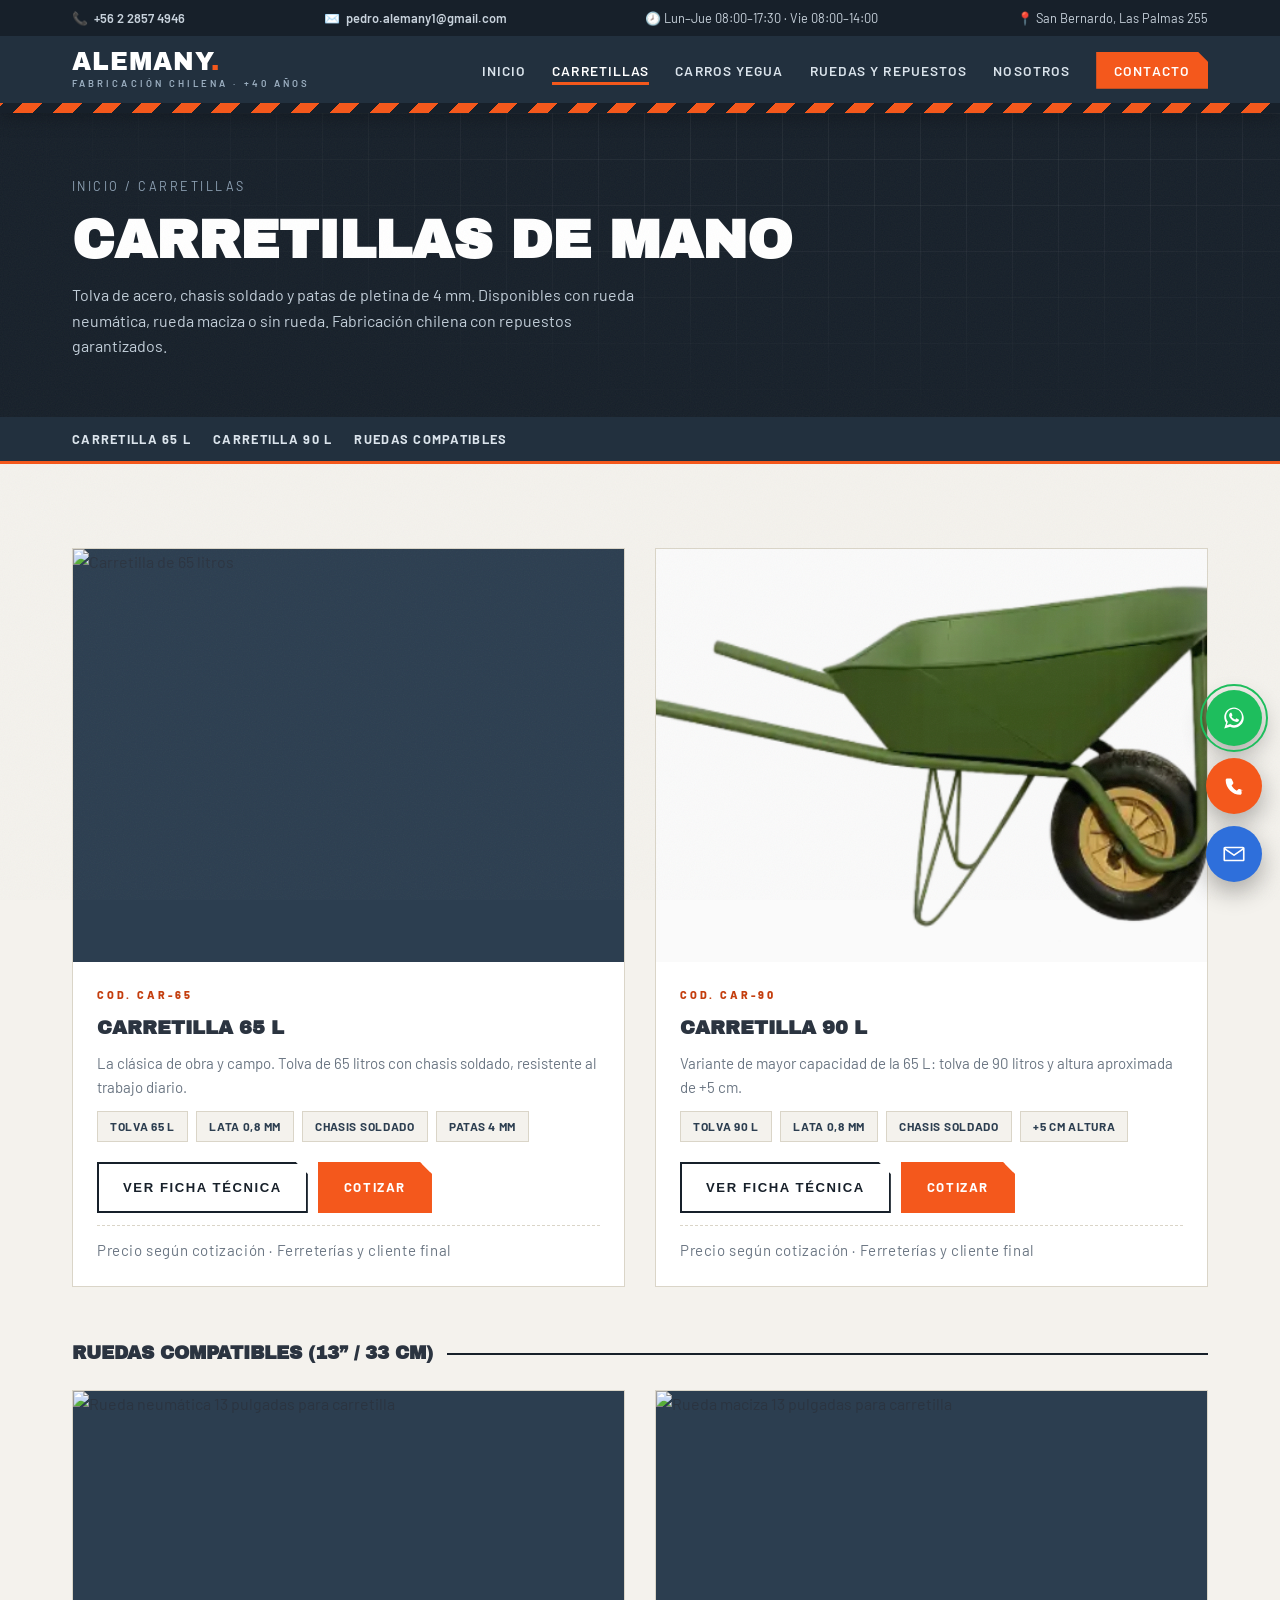
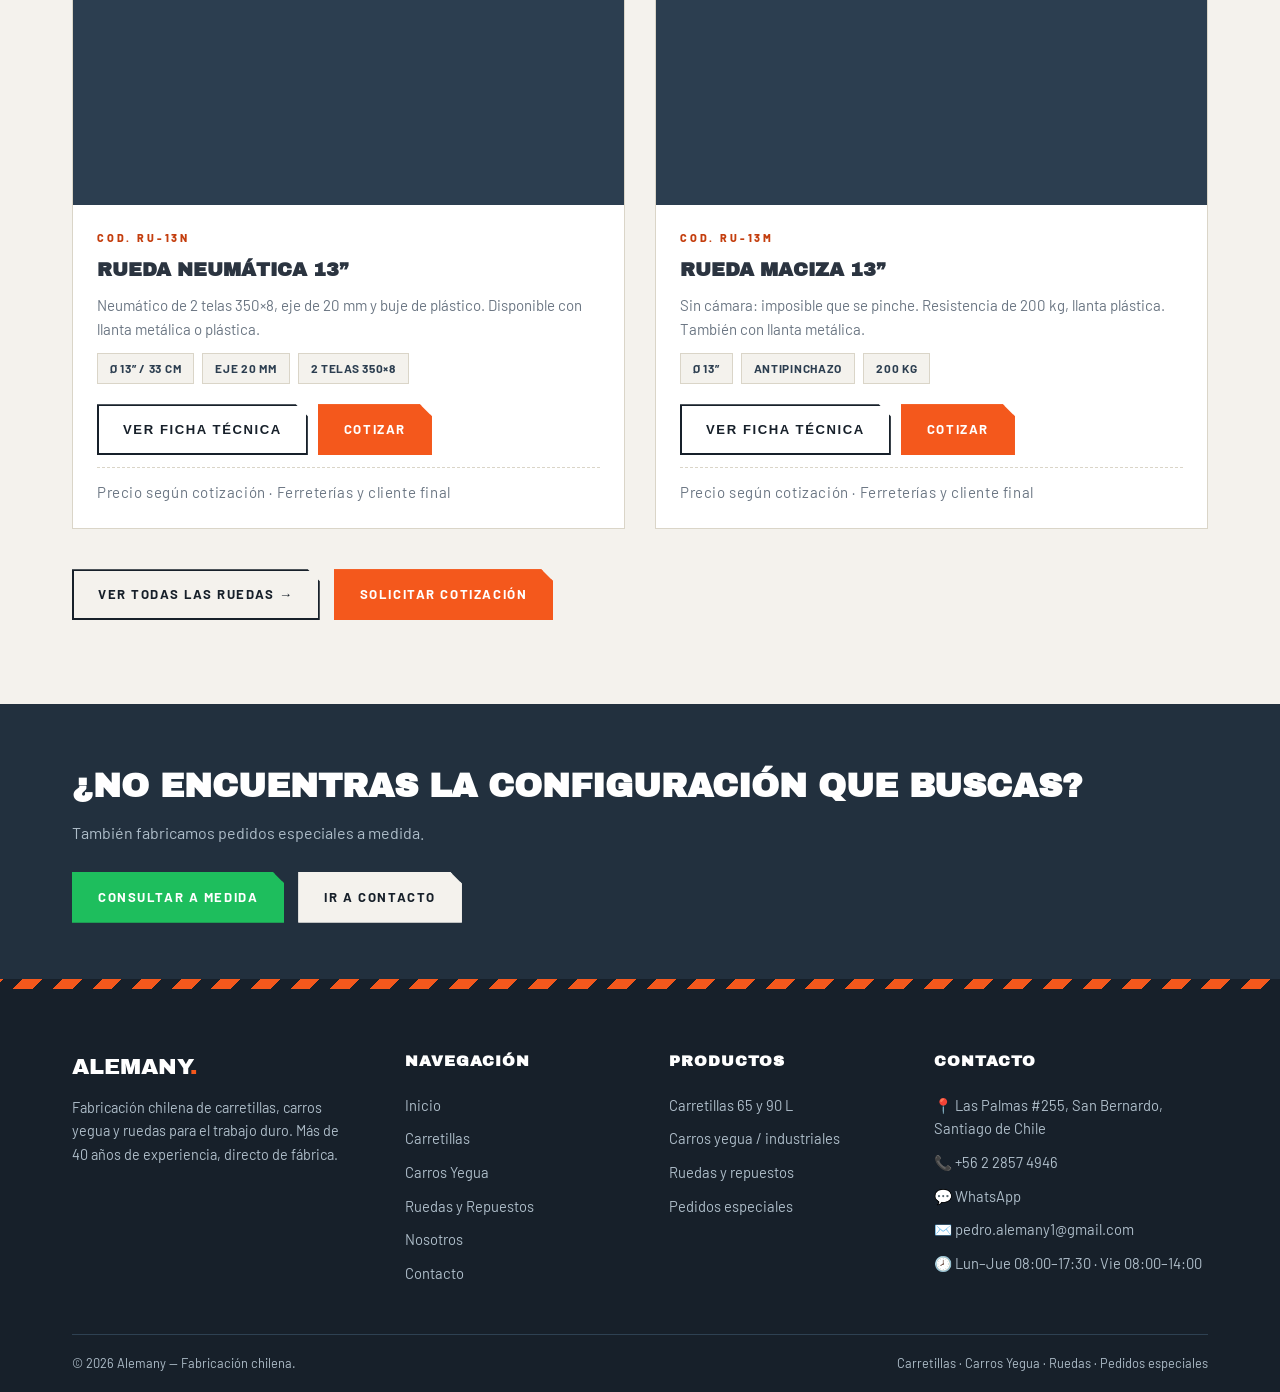
==== carretillas.html @ c708cec3 "actualizacion1-09_11" ====
<!-- carretillas.html — Categoría Carretillas -->
<!DOCTYPE html>
<html lang="es">
<head>
  <meta charset="UTF-8">
  <meta name="viewport" content="width=device-width, initial-scale=1.0">
  <title>Carretillas de Mano 65 y 90 Litros | Alemany</title>
  <meta name="description" content="Carretillas de mano de 65 y 90 litros fabricadas en Chile. Tolva de acero 0,8 mm, chasis soldado, rueda neumática o maciza. Cotiza directo de fábrica.">
  <link rel="icon" href="data:image/svg+xml,%3Csvg xmlns='http://www.w3.org/2000/svg' viewBox='0 0 32 32'%3E%3Crect width='32' height='32' fill='%23F4581C'/%3E%3Ctext x='16' y='23' font-family='Arial Black' font-size='19' fill='%2317202A' text-anchor='middle'%3EA%3C/text%3E%3C/svg%3E">
  <link rel="stylesheet" href="css/estilos.css">
  <link rel="stylesheet" href="css/catalogo-integracion.css">
</head>
<body data-catalogo-page="carretillas">

<header data-componente="header"></header>

<div class="pagina-cab">
  <div class="contenedor">
    <div class="miga"><a href="index.html">Inicio</a> / Carretillas</div>
    <h1>Carretillas de mano</h1>
    <p>Tolva de acero, chasis soldado y patas de pletina de 4 mm. Disponibles con rueda neumática, rueda maciza o sin rueda. Fabricación chilena con repuestos garantizados.</p>
  </div>
</div>
<div class="subnav"><div class="contenedor">
  <a href="#car-65">Carretilla 65 L</a><a href="#car-90">Carretilla 90 L</a><a href="#relacionados">Ruedas compatibles</a>
</div></div>

<section>
  <div class="contenedor">
    <div class="productos-grid" data-catalogo-grupo="principal">

      <article class="producto reveal" id="car-65">
        <div class="producto-img"><img src="img/carretilla-65l.jpg" alt="Carretilla de 65 litros" onerror="this.onerror=null;this.src='https://via.placeholder.com/640x480/2C3E50/F4F2ED?text=Carretilla+65+L'"></div>
        <div class="producto-info">
          <span class="producto-codigo">COD. CAR-65</span>
          <h3>Carretilla 65 L</h3>
          <p>La clásica de obra y campo. Tolva de 65 litros con chasis soldado, resistente al trabajo diario.</p>
          <ul class="chips"><li>Tolva 65 L</li><li>Lata 0,8 mm</li><li>Chasis soldado</li><li>Patas 4 mm</li></ul>
          <div class="producto-acciones">
            <button class="btn btn-linea" data-ficha="f-car65" data-nombre="Carretilla 65 L">Ver ficha técnica</button>
            <a class="btn btn-accent" target="_blank" rel="noopener" href="https://wa.me/56228574946?text=Hola%2C%20quiero%20cotizar%3A%20Carretilla%2065%20L.">Cotizar</a>
          </div>
          <p class="precio-nota">Precio según cotización · Ferreterías y cliente final</p>
        </div>
      </article>

      <article class="producto reveal ret-1" id="car-90">
        <div class="producto-img"><img src="img/carretilla-90l.png" alt="Carretilla de 90 litros" onerror="this.onerror=null;this.src='https://via.placeholder.com/640x480/2C3E50/F4F2ED?text=Carretilla+90+L'"></div>
        <div class="producto-info">
          <span class="producto-codigo">COD. CAR-90</span>
          <h3>Carretilla 90 L</h3>
          <p>Variante de mayor capacidad de la 65 L: tolva de 90 litros y altura aproximada de +5 cm.</p>
          <ul class="chips"><li>Tolva 90 L</li><li>Lata 0,8 mm</li><li>Chasis soldado</li><li>+5 cm altura</li></ul>
          <div class="producto-acciones">
            <button class="btn btn-linea" data-ficha="f-car90" data-nombre="Carretilla 90 L">Ver ficha técnica</button>
            <a class="btn btn-accent" target="_blank" rel="noopener" href="https://wa.me/56228574946?text=Hola%2C%20quiero%20cotizar%3A%20Carretilla%2090%20L.">Cotizar</a>
          </div>
          <p class="precio-nota">Precio según cotización · Ferreterías y cliente final</p>
        </div>
      </article>

    </div>

    <h2 class="subtitulo-cat reveal" id="relacionados">Ruedas compatibles (13” / 33 cm)</h2>
    <div class="productos-grid" data-catalogo-grupo="relacionados">

      <article class="producto reveal">
        <div class="producto-img"><img src="img/rueda-13-neumatica.jpg" alt="Rueda neumática 13 pulgadas para carretilla" onerror="this.onerror=null;this.src='https://via.placeholder.com/640x480/2C3E50/F4F2ED?text=Rueda+Neumatica+13'"></div>
        <div class="producto-info">
          <span class="producto-codigo">COD. RU-13N</span>
          <h3>Rueda neumática 13”</h3>
          <p>Neumático de 2 telas 350×8, eje de 20 mm y buje de plástico. Disponible con llanta metálica o plástica.</p>
          <ul class="chips"><li>Ø 13” / 33 cm</li><li>Eje 20 mm</li><li>2 telas 350×8</li></ul>
          <div class="producto-acciones">
            <button class="btn btn-linea" data-ficha="f-ru13n" data-nombre="Rueda neumática 13 pulgadas">Ver ficha técnica</button>
            <a class="btn btn-accent" target="_blank" rel="noopener" href="https://wa.me/56228574946?text=Hola%2C%20quiero%20cotizar%3A%20Rueda%20neum%C3%A1tica%2013%22.">Cotizar</a>
          </div>
          <p class="precio-nota">Precio según cotización · Ferreterías y cliente final</p>
        </div>
      </article>

      <article class="producto reveal ret-1">
        <div class="producto-img"><img src="img/rueda-13-maciza.jpg" alt="Rueda maciza 13 pulgadas para carretilla" onerror="this.onerror=null;this.src='https://via.placeholder.com/640x480/2C3E50/F4F2ED?text=Rueda+Maciza+13'"></div>
        <div class="producto-info">
          <span class="producto-codigo">COD. RU-13M</span>
          <h3>Rueda maciza 13”</h3>
          <p>Sin cámara: imposible que se pinche. Resistencia de 200 kg, llanta plástica. También con llanta metálica.</p>
          <ul class="chips"><li>Ø 13”</li><li>Antipinchazo</li><li>200 kg</li></ul>
          <div class="producto-acciones">
            <button class="btn btn-linea" data-ficha="f-ru13m" data-nombre="Rueda maciza 13 pulgadas">Ver ficha técnica</button>
            <a class="btn btn-accent" target="_blank" rel="noopener" href="https://wa.me/56228574946?text=Hola%2C%20quiero%20cotizar%3A%20Rueda%20maciza%2013%22.">Cotizar</a>
          </div>
          <p class="precio-nota">Precio según cotización · Ferreterías y cliente final</p>
        </div>
      </article>

    </div>

    <div style="margin-top:40px;display:flex;gap:14px;flex-wrap:wrap" class="reveal">
      <a class="btn btn-linea" href="ruedas-y-repuestos.html">Ver todas las ruedas →</a>
      <a class="btn btn-accent" href="contacto.html">Solicitar cotización</a>
    </div>
  </div>
</section>

<!-- Fichas técnicas -->
<template id="f-car65">
  <span class="producto-codigo">COD. CAR-65</span>
  <h3>Carretilla 65 L</h3>
  <p>Carretilla de mano para construcción, agricultura y uso general. Estructura soldada de alta durabilidad.</p>
  <table class="tabla-spec">
    <tr><th>Tolva · volumen</th><td>65 litros</td></tr>
    <tr><th>Tolva · espesor lata</th><td>0,8 mm</td></tr>
    <tr><th>Mango</th><td>Tubo 1 ¼" × 1,5 mm</td></tr>
    <tr><th>Patas</th><td>Pletina de 4 mm de espesor</td></tr>
    <tr><th>Chasis</th><td>Soldado</td></tr>
  </table>
  <h5>Variantes disponibles</h5>
  <ul class="variantes"><li>Con rueda neumática</li><li>Con rueda maciza</li><li>Sin rueda</li></ul>
</template>
<template id="f-car90">
  <span class="producto-codigo">COD. CAR-90</span>
  <h3>Carretilla 90 L</h3>
  <p>Variante de la carretilla de 65 L con tolva de mayor capacidad, ideal para más volumen por viaje.</p>
  <table class="tabla-spec">
    <tr><th>Tolva · volumen</th><td>90 litros</td></tr>
    <tr><th>Altura</th><td>+5 cm aprox. respecto a la 65 L</td></tr>
    <tr><th>Tolva · espesor lata</th><td>0,8 mm</td></tr>
    <tr><th>Mango</th><td>Tubo 1 ¼" × 1,5 mm</td></tr>
    <tr><th>Patas</th><td>Pletina de 4 mm de espesor</td></tr>
    <tr><th>Chasis</th><td>Soldado</td></tr>
  </table>
  <h5>Variantes disponibles</h5>
  <ul class="variantes"><li>Con rueda neumática</li><li>Con rueda maciza</li><li>Sin rueda</li></ul>
</template>
<template id="f-ru13n">
  <span class="producto-codigo">COD. RU-13N</span>
  <h3>Rueda neumática 13”</h3>
  <p>Rueda con cámara para carretillas. Buena absorción de impactos en superficies irregulares.</p>
  <table class="tabla-spec">
    <tr><th>Diámetro</th><td>13" / 33 cm</td></tr>
    <tr><th>Eje · diámetro externo</th><td>20 mm</td></tr>
    <tr><th>Buje</th><td>Plástico</td></tr>
    <tr><th>Llanta metálica</th><td>1,2 mm de espesor</td></tr>
    <tr><th>Neumático</th><td>2 telas, medida 350 × 8</td></tr>
  </table>
  <h5>Variantes disponibles</h5>
  <ul class="variantes"><li>Con llanta metálica</li><li>Con llanta plástica</li></ul>
</template>
<template id="f-ru13m">
  <span class="producto-codigo">COD. RU-13M</span>
  <h3>Rueda maciza 13”</h3>
  <p>Rueda sin cámara especial para trabajo pesado: no se pincha. Ideal para obras y terrenos con escombros.</p>
  <table class="tabla-spec">
    <tr><th>Tipo</th><td>Maciza, sin cámara</td></tr>
    <tr><th>Diámetro rueda completa</th><td>13"</td></tr>
    <tr><th>Resistencia</th><td>200 kg</td></tr>
    <tr><th>Llanta estándar</th><td>Plástica</td></tr>
  </table>
  <h5>Variantes disponibles</h5>
  <ul class="variantes"><li>Con llanta metálica</li><li>Con llanta plástica</li></ul>
</template>

<section class="banda">
  <div class="contenedor">
    <div><h2>¿No encuentras la configuración que buscas?</h2><p>También fabricamos pedidos especiales a medida.</p></div>
    <div class="banda-botones">
      <a class="btn btn-wa" target="_blank" rel="noopener" href="https://wa.me/56228574946?text=Hola%2C%20quiero%20consultar%20por%20una%20carretilla%20a%20medida.">Consultar a medida</a>
      <a class="btn btn-claro" href="contacto.html">Ir a contacto</a>
    </div>
  </div>
</section>

<!-- Modal ficha -->
<div class="modal" id="modal-ficha" aria-hidden="true">
  <div class="modal-caja">
    <button class="modal-cerrar" aria-label="Cerrar">✕</button>
    <div class="modal-contenido"></div>
    <div class="modal-acciones"><a class="btn btn-wa" id="modal-wa" target="_blank" rel="noopener">Cotizar este producto por WhatsApp</a></div>
  </div>
</div>

<footer data-componente="footer"></footer>
<script src="js/componentes.js"></script>
<script src="js/funciones.js"></script>
<script src="js/catalogo-config.js"></script>
<script src="js/catalogo.js"></script>
</body>
</html>
---- css/estilos.css ----
/* css/estilos.css — ALEMANY */
@import url('https://fonts.googleapis.com/css2?family=Archivo+Black&family=Barlow:wght@400;500;600;700;800&display=swap');

:root{
  --carbon:#17202A;      /* acero oscuro */
  --acero:#22303E;
  --acero-2:#2C3E50;
  --naranja:#F4581C;     /* seguridad */
  --naranja-osc:#C43E0E;
  --papel:#F4F2ED;
  --linea:#DAD5C8;
  --texto:#2B3440;
  --gris:#6B7683;
  --verde-wa:#1EBE5D;
  --azul-mail:#2E6FDB;
  --display:'Archivo Black',sans-serif;
  --cuerpo:'Barlow',sans-serif;
}

*{margin:0;padding:0;box-sizing:border-box}
html{scroll-behavior:smooth}
body{font-family:var(--cuerpo);background:var(--papel);color:var(--texto);line-height:1.6;overflow-x:hidden}
img{max-width:100%;display:block}
a{color:inherit;text-decoration:none}
ul{list-style:none}
::selection{background:var(--naranja);color:#fff}

.contenedor{max-width:1180px;margin:0 auto;padding:0 22px}
.mostrar{opacity:1;transform:none}

/* ===== textura ruido + franjas seguridad ===== */
.ruido{position:fixed;inset:0;pointer-events:none;z-index:3;opacity:.05;
  background-image:url("data:image/svg+xml,%3Csvg xmlns='http://www.w3.org/2000/svg' width='140' height='140'%3E%3Cfilter id='n'%3E%3CfeTurbulence type='fractalNoise' baseFrequency='.85' numOctaves='2'/%3E%3C/filter%3E%3Crect width='140' height='140' filter='url(%23n)' opacity='.9'/%3E%3C/svg%3E")}
.franjas{height:10px;background:repeating-linear-gradient(-45deg,var(--carbon) 0 14px,var(--naranja) 14px 28px)}

/* ===== botones ===== */
.btn{display:inline-flex;align-items:center;gap:8px;padding:13px 24px;font-weight:700;font-size:.82rem;
  letter-spacing:.12em;text-transform:uppercase;border:2px solid var(--carbon);cursor:pointer;
  transition:transform .25s,box-shadow .25s,background .25s,color .25s;clip-path:polygon(0 0,calc(100% - 12px) 0,100% 12px,100% 100%,0 100%)}
.btn:hover{transform:translateY(-3px)}
.btn-accent{background:var(--naranja);border-color:var(--naranja);color:#fff}
.btn-accent:hover{background:var(--naranja-osc);border-color:var(--naranja-osc);box-shadow:0 10px 22px rgba(244,88,28,.35)}
.btn-linea{background:transparent;color:var(--carbon)}
.btn-linea:hover{background:var(--carbon);color:var(--papel)}
.btn-wa{background:var(--verde-wa);border-color:var(--verde-wa);color:#fff}
.btn-wa:hover{filter:brightness(.92);box-shadow:0 10px 22px rgba(30,190,93,.35)}
.btn-claro{background:var(--papel);border-color:var(--papel);color:var(--carbon)}
.btn-claro:hover{background:var(--naranja);border-color:var(--naranja);color:#fff}

/* ===== barra superior ===== */
.topbar{background:var(--carbon);color:#c8d2dc;font-size:.8rem}
.topbar .contenedor{display:flex;justify-content:space-between;gap:16px;padding-top:8px;padding-bottom:8px;flex-wrap:wrap}
.topbar a{font-weight:600}
.topbar a:hover{color:var(--naranja)}
.topbar .dato{display:inline-flex;align-items:center;gap:6px}

/* ===== header / nav ===== */
header{position:sticky;top:0;z-index:50;background:var(--acero);box-shadow:0 4px 18px rgba(0,0,0,.25)}
.nav-wrap{display:flex;align-items:center;justify-content:space-between;padding:14px 22px;max-width:1180px;margin:0 auto}
.logo{font-family:var(--display);font-size:1.55rem;color:#fff;letter-spacing:.04em;line-height:1}
.logo em{font-style:normal;color:var(--naranja)}
.logo small{display:block;font-family:var(--cuerpo);font-size:.6rem;font-weight:600;letter-spacing:.32em;color:#9db0c2;margin-top:4px;text-transform:uppercase}
nav ul{display:flex;align-items:center;gap:26px}
nav a{color:#dbe4ec;font-weight:600;font-size:.86rem;letter-spacing:.08em;text-transform:uppercase;position:relative;padding:6px 0}
nav a::after{content:"";position:absolute;left:0;bottom:0;height:3px;width:0;background:var(--naranja);transition:width .3s}
nav a:hover::after,nav a.activo::after{width:100%}
nav a.activo{color:#fff}
.btn-nav{background:var(--naranja);color:#fff!important;padding:10px 18px;clip-path:polygon(0 0,calc(100% - 10px) 0,100% 10px,100% 100%,0 100%)}
.btn-nav::after{display:none}
.btn-nav:hover{background:var(--naranja-osc)}
.hamb{display:none;background:none;border:0;cursor:pointer;flex-direction:column;gap:5px;padding:6px}
.hamb span{width:26px;height:3px;background:#fff;transition:.3s}

/* ===== portada / hero ===== */
.hero{background:var(--carbon);color:#fff;position:relative;overflow:hidden}
.hero::before{content:"";position:absolute;inset:0;
  background-image:linear-gradient(rgba(255,255,255,.045) 1px,transparent 1px),linear-gradient(90deg,rgba(255,255,255,.045) 1px,transparent 1px);
  background-size:46px 46px;mask-image:radial-gradient(ellipse at 30% 20%,#000 30%,transparent 75%)}
.hero .contenedor{position:relative;display:grid;grid-template-columns:1.15fr .85fr;gap:52px;align-items:center;padding-top:72px;padding-bottom:84px}
.ceja{display:inline-flex;align-items:center;gap:10px;font-size:.78rem;font-weight:700;letter-spacing:.28em;text-transform:uppercase;color:var(--naranja)}
.ceja::before{content:"";width:34px;height:3px;background:var(--naranja)}
.hero h1{font-family:var(--display);font-size:clamp(2.3rem,5.4vw,4.3rem);line-height:1.04;text-transform:uppercase;margin:18px 0 20px}
.hero h1 .acento{color:var(--naranja)}
.mascara{display:block;overflow:hidden}
.mascara>span{display:block;transform:translateY(112%);animation:subir .9s cubic-bezier(.2,.7,.2,1) forwards}
.mascara:nth-child(2)>span{animation-delay:.12s}
.mascara:nth-child(3)>span{animation-delay:.24s}
@keyframes subir{to{transform:translateY(0)}}
.hero p.bajada{max-width:52ch;color:#c3cfda;font-size:1.06rem}
.hero-botones{display:flex;gap:14px;flex-wrap:wrap;margin-top:30px}
.cifras{display:flex;gap:38px;margin-top:44px;flex-wrap:wrap}
.cifra b{font-family:var(--display);font-size:2rem;color:var(--naranja);display:block;line-height:1}
.cifra span{font-size:.78rem;letter-spacing:.14em;text-transform:uppercase;color:#9db0c2}

/* placa técnica del hero */
.placa{background:var(--acero);border:1px solid #3c5064;position:relative;padding:26px;box-shadow:0 30px 60px rgba(0,0,0,.4)}
.placa::before{content:"";position:absolute;inset:8px;border:1px dashed #46607a;pointer-events:none}
.placa img{filter:saturate(.9);margin-bottom:18px}
.placa h3{font-family:var(--display);font-size:1rem;letter-spacing:.06em;text-transform:uppercase;color:#fff;margin-bottom:12px}
.placa dl{display:grid;grid-template-columns:auto 1fr;gap:6px 16px;font-size:.85rem}
.placa dt{color:#8fa3b6;text-transform:uppercase;letter-spacing:.1em;font-size:.7rem;font-weight:700;padding-top:2px}
.placa dd{color:#e8eef4;font-weight:600}
.sello{position:absolute;top:-16px;right:-14px;background:var(--naranja);color:#fff;font-weight:800;font-size:.68rem;letter-spacing:.16em;text-transform:uppercase;padding:9px 14px;transform:rotate(4deg);box-shadow:0 8px 18px rgba(0,0,0,.35)}

/* ===== cinta transportadora (marquee) ===== */
.cinta{background:var(--carbon);border-top:1px solid #2e4152;border-bottom:1px solid #2e4152;overflow:hidden;position:relative}
.cinta-pista{display:flex;width:max-content;animation:cinta 26s linear infinite}
.cinta-pista span{font-family:var(--display);color:#fff;font-size:.95rem;letter-spacing:.12em;text-transform:uppercase;padding:14px 0;white-space:nowrap}
.cinta-pista i{color:var(--naranja);font-style:normal;padding:14px 26px}
@keyframes cinta{to{transform:translateX(-50%)}}

/* ===== secciones ===== */
section{padding:84px 0}
.sec-titulo{margin-bottom:44px}
.sec-titulo .ceja{color:var(--naranja-osc)}
.sec-titulo h2{font-family:var(--display);font-size:clamp(1.7rem,3.4vw,2.6rem);text-transform:uppercase;line-height:1.1;margin-top:12px}
.sec-titulo p{color:var(--gris);max-width:60ch;margin-top:10px}

/* categorías (índice de taller) */
.cat-lista{border-top:2px solid var(--carbon)}
.cat-item{display:grid;grid-template-columns:90px 1fr 220px 60px;gap:24px;align-items:center;padding:26px 10px;border-bottom:2px solid var(--carbon);transition:background .3s,padding .3s;position:relative}
.cat-item:hover{background:#ece8de;padding-left:22px}
.cat-num{font-family:var(--display);font-size:2rem;color:transparent;-webkit-text-stroke:1.5px var(--acero-2)}
.cat-item h3{font-family:var(--display);font-size:1.35rem;text-transform:uppercase}
.cat-item p{color:var(--gris);font-size:.94rem;margin-top:4px}
.cat-item img{height:110px;width:100%;object-fit:cover;filter:grayscale(.25);transition:filter .3s,transform .3s}
.cat-item:hover img{filter:none;transform:scale(1.03)}
.cat-flecha{font-family:var(--display);font-size:1.6rem;color:var(--naranja);transition:transform .3s;text-align:right}
.cat-item:hover .cat-flecha{transform:translateX(8px)}

/* ventajas */
.sec-oscura{background:var(--carbon);color:#fff;position:relative}
.sec-oscura .sec-titulo h2{color:#fff}
.sec-oscura .sec-titulo p{color:#9db0c2}
.sec-oscura .ceja{color:var(--naranja)}
.ventajas{display:grid;grid-template-columns:repeat(3,1fr);border:1px solid #34485c}
.ventaja{padding:30px 26px;border-right:1px solid #34485c;border-bottom:1px solid #34485c;position:relative;transition:background .3s}
.ventaja:nth-child(3n){border-right:0}
.ventaja:nth-last-child(-n+3){border-bottom:0}
.ventaja:hover{background:var(--acero)}
.ventaja::before{content:"";position:absolute;top:0;left:0;height:3px;width:0;background:var(--naranja);transition:width .4s}
.ventaja:hover::before{width:100%}
.ventaja b{font-family:var(--display);font-size:1.5rem;color:var(--naranja);display:block;margin-bottom:8px}
.ventaja h3{font-size:1rem;text-transform:uppercase;letter-spacing:.06em;margin-bottom:8px}
.ventaja p{color:#aebdc9;font-size:.92rem}

/* usos */
.usos{display:flex;flex-wrap:wrap;gap:14px;justify-content:center}
.uso{border:1px solid #3c5064;padding:14px 26px;font-weight:700;letter-spacing:.14em;text-transform:uppercase;font-size:.8rem;color:#dbe4ec;display:flex;gap:10px;align-items:center;transition:.3s}
.uso svg{width:18px;height:18px;fill:var(--naranja)}
.uso:hover{background:var(--naranja);border-color:var(--naranja);color:#fff;transform:translateY(-4px)}
.uso:hover svg{fill:#fff}

/* pedidos especiales */
.especiales{display:grid;grid-template-columns:1.1fr .9fr;gap:48px;align-items:center}
.especiales h2{font-family:var(--display);font-size:clamp(1.6rem,3vw,2.4rem);text-transform:uppercase;line-height:1.12}
.especiales h2 em{font-style:normal;color:var(--naranja-osc)}
.especiales p{color:var(--gris);margin:14px 0 24px}
.plano{border:2px dashed var(--acero-2);padding:34px;position:relative;background:
  repeating-linear-gradient(0deg,transparent 0 34px,rgba(44,62,80,.07) 34px 35px),
  repeating-linear-gradient(90deg,transparent 0 34px,rgba(44,62,80,.07) 34px 35px)}
.plano::before,.plano::after{content:"";position:absolute;width:22px;height:22px;border:3px solid var(--naranja)}
.plano::before{top:-3px;left:-3px;border-right:0;border-bottom:0}
.plano::after{bottom:-3px;right:-3px;border-left:0;border-top:0}
.plano h3{font-family:var(--display);text-transform:uppercase;letter-spacing:.06em;margin-bottom:10px}
.plano ul li{padding:8px 0;border-bottom:1px solid var(--linea);font-size:.94rem;display:flex;gap:10px}
.plano ul li::before{content:"▸";color:var(--naranja);font-weight:800}

/* pasos */
.pasos{display:grid;grid-template-columns:repeat(3,1fr);gap:0;border:2px solid var(--carbon);counter-reset:paso}
.paso{padding:34px 28px;border-right:2px solid var(--carbon);counter-increment:paso;position:relative;transition:background .3s}
.paso:last-child{border-right:0}
.paso:hover{background:#ece8de}
.paso::before{content:"PASO 0" counter(paso);font-weight:800;font-size:.72rem;letter-spacing:.24em;color:var(--naranja-osc)}
.paso h3{font-family:var(--display);text-transform:uppercase;font-size:1.05rem;margin:10px 0 8px}
.paso p{color:var(--gris);font-size:.92rem}

/* banda CTA */
.banda{background:var(--acero);color:#fff;padding:56px 0}
.banda .contenedor{display:flex;justify-content:space-between;align-items:center;gap:26px;flex-wrap:wrap}
.banda h2{font-family:var(--display);font-size:clamp(1.4rem,2.8vw,2.1rem);text-transform:uppercase}
.banda p{color:#aebdc9;margin-top:6px}
.banda-botones{display:flex;gap:14px;flex-wrap:wrap}

/* ===== tarjetas de producto ===== */
.productos-grid{display:grid;grid-template-columns:repeat(2,1fr);gap:30px}
.producto{background:#fff;border:1px solid var(--linea);display:flex;flex-direction:column;position:relative;transition:transform .3s,box-shadow .3s}
.producto::before{content:"";position:absolute;top:0;left:0;height:4px;width:0;background:var(--naranja);z-index:2;transition:width .4s}
.producto:hover{transform:translateY(-6px);box-shadow:0 24px 44px rgba(23,32,42,.14)}
.producto:hover::before{width:100%}
.producto-img{overflow:hidden;background:var(--acero-2)}
.producto-img img{width:100%;height:250px;object-fit:cover;transition:transform .5s}
.producto:hover .producto-img img{transform:scale(1.06)}
.producto-info{padding:24px;display:flex;flex-direction:column;gap:12px;flex:1}
.producto-codigo{font-size:.68rem;font-weight:800;letter-spacing:.26em;color:var(--naranja-osc)}
.producto-info h3{font-family:var(--display);font-size:1.2rem;text-transform:uppercase;line-height:1.2}
.producto-info>p{color:var(--gris);font-size:.94rem}
.chips{display:flex;flex-wrap:wrap;gap:8px}
.chips li{background:var(--papel);border:1px solid var(--linea);padding:5px 12px;font-size:.74rem;font-weight:700;letter-spacing:.06em;text-transform:uppercase;color:var(--acero-2)}
.producto-acciones{display:flex;gap:10px;flex-wrap:wrap;margin-top:auto;padding-top:8px}
.precio-nota{font-size:.78rem;color:var(--gris);border-top:1px dashed var(--linea);padding-top:12px;letter-spacing:.04em}
.subtitulo-cat{font-family:var(--display);text-transform:uppercase;font-size:1.15rem;margin:52px 0 22px;display:flex;align-items:center;gap:14px}
.subtitulo-cat::after{content:"";flex:1;height:2px;background:var(--carbon)}

/* cabecera interior de página */
.pagina-cab{background:var(--carbon);color:#fff;padding:64px 0 58px;position:relative;overflow:hidden}
.pagina-cab::before{content:"";position:absolute;inset:0;
  background-image:linear-gradient(rgba(255,255,255,.05) 1px,transparent 1px),linear-gradient(90deg,rgba(255,255,255,.05) 1px,transparent 1px);
  background-size:46px 46px;mask-image:radial-gradient(ellipse at 70% 0%,#000 20%,transparent 75%)}
.pagina-cab .contenedor{position:relative}
.miga{font-size:.78rem;letter-spacing:.2em;text-transform:uppercase;color:#8fa3b6;margin-bottom:14px}
.miga a:hover{color:var(--naranja)}
.pagina-cab h1{font-family:var(--display);font-size:clamp(2rem,4.6vw,3.4rem);text-transform:uppercase;line-height:1.05}
.pagina-cab p{color:#c3cfda;max-width:64ch;margin-top:14px}
.subnav{position:sticky;top:64px;z-index:40;background:var(--acero);border-bottom:3px solid var(--naranja)}
.subnav .contenedor{display:flex;gap:22px;overflow-x:auto;padding-top:12px;padding-bottom:12px}
.subnav a{color:#dbe4ec;font-weight:700;font-size:.8rem;letter-spacing:.1em;text-transform:uppercase;white-space:nowrap}
.subnav a:hover{color:var(--naranja)}

/* ===== modal ficha ===== */
.modal{position:fixed;inset:0;background:rgba(12,18,24,.78);z-index:100;display:none;align-items:center;justify-content:center;padding:22px}
.modal.abierto{display:flex;animation:aparecer .25s ease}
@keyframes aparecer{from{opacity:0}to{opacity:1}}
.modal-caja{background:var(--papel);max-width:660px;width:100%;max-height:86vh;overflow:auto;position:relative;border-top:10px solid transparent;
  border-image:repeating-linear-gradient(-45deg,var(--carbon) 0 12px,var(--naranja) 12px 24px) 10;animation:subirCaja .3s cubic-bezier(.2,.7,.2,1)}
@keyframes subirCaja{from{transform:translateY(30px);opacity:0}to{transform:none;opacity:1}}
.modal-cerrar{position:absolute;top:12px;right:12px;background:var(--carbon);color:#fff;border:0;width:38px;height:38px;font-size:1.2rem;cursor:pointer;transition:.25s}
.modal-cerrar:hover{background:var(--naranja);transform:rotate(90deg)}
.modal-contenido{padding:36px}
.modal-contenido .producto-codigo{display:block;margin-bottom:6px}
.modal-contenido h3{font-family:var(--display);font-size:1.5rem;text-transform:uppercase;margin-bottom:10px}
.modal-contenido>p{color:var(--gris);margin-bottom:18px}
.tabla-spec{width:100%;border-collapse:collapse;margin-bottom:18px;font-size:.92rem}
.tabla-spec th,.tabla-spec td{border:1px solid var(--linea);padding:9px 12px;text-align:left}
.tabla-spec th{background:#fff;font-size:.72rem;letter-spacing:.14em;text-transform:uppercase;color:var(--acero-2);width:42%}
.modal-contenido h5{font-size:.78rem;letter-spacing:.22em;text-transform:uppercase;color:var(--naranja-osc);margin:14px 0 8px}
.variantes li{padding:7px 0;border-bottom:1px dashed var(--linea);font-size:.92rem;display:flex;gap:10px}
.variantes li::before{content:"▸";color:var(--naranja);font-weight:800}
.modal-acciones{padding:0 36px 34px;display:flex;gap:12px;flex-wrap:wrap}

/* ===== contacto ===== */
.contacto-grid{display:grid;grid-template-columns:.9fr 1.1fr;gap:44px;align-items:start}
.dato-contacto{background:#fff;border:1px solid var(--linea);border-left:5px solid var(--naranja);padding:20px 22px;margin-bottom:16px;transition:transform .25s,box-shadow .25s}
.dato-contacto:hover{transform:translateX(6px);box-shadow:0 12px 26px rgba(23,32,42,.1)}
.dato-contacto b{display:block;font-size:.72rem;letter-spacing:.22em;text-transform:uppercase;color:var(--naranja-osc);margin-bottom:4px}
.dato-contacto a{font-weight:700}
.dato-contacto a:hover{color:var(--naranja-osc)}
.form-caja{background:#fff;border:1px solid var(--linea);padding:34px}
.form-caja h3{font-family:var(--display);text-transform:uppercase;font-size:1.15rem;margin-bottom:6px}
.form-caja>p{color:var(--gris);font-size:.9rem;margin-bottom:22px}
.form-fila{display:grid;grid-template-columns:1fr 1fr;gap:16px}
.campo{margin-bottom:16px}
.campo label{display:block;font-size:.72rem;font-weight:800;letter-spacing:.18em;text-transform:uppercase;margin-bottom:6px;color:var(--acero-2)}
.campo input,.campo select,.campo textarea{width:100%;padding:13px 14px;border:1px solid var(--linea);background:var(--papel);font-family:var(--cuerpo);font-size:.95rem;transition:border .25s,box-shadow .25s}
.campo input:focus,.campo select:focus,.campo textarea:focus{outline:0;border-color:var(--naranja);box-shadow:0 0 0 3px rgba(244,88,28,.15)}
.form-nota{font-size:.8rem;color:var(--gris);margin-top:14px}

/* nosotros */
.nosotros-grid{display:grid;grid-template-columns:1.05fr .95fr;gap:48px;align-items:center}
.nosotros-grid img{border:2px solid var(--carbon);box-shadow:14px 14px 0 var(--naranja)}
.nosotros-texto p{margin-bottom:16px;color:var(--texto)}
.valores{display:grid;grid-template-columns:repeat(2,1fr);gap:16px;margin-top:26px}
.valor{border:1px solid var(--linea);background:#fff;padding:18px}
.valor b{color:var(--naranja-osc);display:block;font-size:.78rem;letter-spacing:.18em;text-transform:uppercase;margin-bottom:6px}
.valor p{font-size:.88rem;color:var(--gris);margin:0}

/* ===== footer ===== */
footer{background:var(--carbon);color:#aebdc9}
.footer-grid{display:grid;grid-template-columns:1.3fr 1fr 1fr 1.2fr;gap:36px;padding:60px 0 44px}
footer h4{color:#fff;font-family:var(--display);text-transform:uppercase;font-size:.95rem;letter-spacing:.06em;margin-bottom:16px}
footer li{padding:5px 0;font-size:.92rem}
footer a:hover{color:var(--naranja)}
.footer-bajo{border-top:1px solid #2e4152;padding:18px 0;font-size:.8rem;display:flex;justify-content:space-between;gap:12px;flex-wrap:wrap}
.footer-marca{font-family:var(--display);font-size:1.4rem;color:#fff}
.footer-marca em{font-style:normal;color:var(--naranja)}
footer .desc{font-size:.9rem;margin-top:12px;max-width:34ch}

/* ===== botones flotantes ===== */
.flotantes{position:fixed;right:18px;bottom:18px;display:flex;flex-direction:column;gap:12px;z-index:90}
.flotante{width:56px;height:56px;border-radius:50%;display:flex;align-items:center;justify-content:center;color:#fff;
  box-shadow:0 10px 24px rgba(0,0,0,.3);position:relative;transition:transform .25s}
.flotante:hover{transform:scale(1.12)}
.flotante svg{width:26px;height:26px;fill:#fff}
.flotante::after{content:attr(data-etiqueta);position:absolute;right:66px;top:50%;transform:translateY(-50%);background:var(--carbon);
  color:#fff;font-size:.72rem;font-weight:700;letter-spacing:.08em;padding:7px 12px;white-space:nowrap;opacity:0;pointer-events:none;transition:opacity .25s}
.flotante:hover::after{opacity:1}
.f-wa{background:var(--verde-wa)}
.f-tel{background:var(--naranja)}
.f-mail{background:var(--azul-mail)}
.f-wa.pulso::before{content:"";position:absolute;inset:-6px;border-radius:50%;border:2px solid var(--verde-wa);animation:pulso 2s infinite}
@keyframes pulso{0%{transform:scale(.85);opacity:1}100%{transform:scale(1.35);opacity:0}}

/* ===== reveal scroll ===== */
.reveal{opacity:0;transform:translateY(26px);transition:opacity .7s ease,transform .7s cubic-bezier(.2,.7,.2,1)}
.reveal.visible{opacity:1;transform:none}
.reveal.ret-1{transition-delay:.1s}.reveal.ret-2{transition-delay:.2s}.reveal.ret-3{transition-delay:.3s}

/* ===== responsive ===== */

@media(max-width:960px){
  .hero .contenedor{grid-template-columns:1fr;padding-top:52px}
  .ventajas{grid-template-columns:1fr 1fr}
  .ventaja:nth-child(3n){border-right:1px solid #34485c}
  .ventaja:nth-child(2n){border-right:0}
  .ventaja:nth-last-child(-n+3){border-bottom:1px solid #34485c}
  .ventaja:nth-last-child(-n+2){border-bottom:0}
  .especiales,.contacto-grid,.nosotros-grid{grid-template-columns:1fr}
  .productos-grid{grid-template-columns:1fr 1fr}
  .footer-grid{grid-template-columns:1fr 1fr}

  .cat-item {
    grid-template-columns: 45px minmax(0, 1fr) 25px;
    gap: 10px;
    align-items: center;
  }

  .cat-item img {
    display: block;
    width: 100%;
    max-width: 80px;
    height: 100px;
    object-fit: contain;
    object-position: center;
  }
}

@media(max-width:700px){
  nav ul{position:fixed;inset:0;top:0;background:var(--carbon);flex-direction:column;justify-content:center;gap:30px;
    transform:translateX(100%);transition:transform .35s;z-index:60}
  nav ul.abierto{transform:none}
  nav a{font-size:1.1rem}
  .hamb{display:flex;z-index:70}
  .hamb.activo span:nth-child(1){transform:translateY(8px) rotate(45deg)}
  .hamb.activo span:nth-child(2){opacity:0}
  .hamb.activo span:nth-child(3){transform:translateY(-8px) rotate(-45deg)}
  .productos-grid,.pasos,.form-fila,.valores{grid-template-columns:1fr}
  .paso{border-right:0;border-bottom:2px solid var(--carbon)}
  .paso:last-child{border-bottom:0}
  .footer-grid{grid-template-columns:1fr}
  .flotante::after{display:none}
  section{padding:60px 0}
}

/* ===== movimiento reducido ===== */
@media(prefers-reduced-motion:reduce){
  *,*::before,*::after{animation:none!important;transition:none!important}
  html{scroll-behavior:auto}
  .mascara>span{transform:none}
  .reveal{opacity:1;transform:none}
  .cinta-pista{animation:none;flex-wrap:wrap}
}

/* ============================================================
   BLOQUE V2 — pegar AL FINAL de css/estilos.css
   (reemplaza al bloque V1 de galerías/banner/lightbox)
   ============================================================ */

/* ---- banner panorámico de cada sección ---- */
.banner-cat{position:relative;height:clamp(280px,40vw,420px);overflow:hidden
  ;background:var(--acero-2)}
.banner-cat img{width:100%;
  height:100%;
  object-fit:cover;
  object-position:center 60%;
  animation:kenburns 18s ease-in-out infinite alternate}
@keyframes kenburns{from{transform:scale(1) translateY(0)}to{transform:scale(1.1) translateY(-8px)}}
.banner-sombra{position:absolute;inset:0;background:linear-gradient(180deg,rgba(23,32,42,.10) 0%,rgba(23,32,42,.78) 100%)}
.banner-etiqueta{position:absolute;left:26px;bottom:18px;color:#fff;font-weight:800;font-size:.8rem;
  letter-spacing:.22em;text-transform:uppercase;display:flex;align-items:center;gap:12px}
.banner-etiqueta::before{content:"";width:30px;height:3px;background:var(--naranja)}

/* ---- tarjeta de producto: proporción fija 4:3, sin galería visible ---- */
.producto-img{aspect-ratio:4/3;height:auto}
.producto-img>img{height:100%}
.producto-img .galeria-mini,
.producto-img .galeria-zoom{display:none}
.producto-img .galeria-principal{cursor:default}

/* ---- galería DENTRO de la ficha técnica (modal) ---- */
.ficha-galeria{position:relative;margin:-36px -36px 22px;background:#fff}
.ficha-galeria .galeria-principal{width:100%;aspect-ratio:4/3;height:auto;object-fit:contain;
  background:#fff;cursor:zoom-in;transition:opacity .25s ease}
.ficha-galeria .galeria-principal.cambiando{opacity:0}
.ficha-galeria .galeria-zoom{position:absolute;top:10px;right:10px;width:36px;height:36px;z-index:2;border:0;
  cursor:pointer;background:rgba(23,32,42,.78);color:#fff;font-size:1.05rem;line-height:1;
  transition:background .25s,transform .25s}
.ficha-galeria .galeria-zoom:hover{background:var(--naranja);transform:scale(1.08)}
.ficha-galeria .galeria-mini{display:flex;gap:8px;padding:10px;background:#fff;
  border-top:1px solid var(--linea);border-bottom:1px solid var(--linea)}
.mini{width:66px;height:50px;padding:0;border:2px solid var(--linea);background:var(--acero-2);cursor:pointer;overflow:hidden;transition:border-color .25s}
.mini img{width:100%;height:100%;object-fit:cover}
.mini:hover{border-color:var(--acero-2)}
.mini.activa{border-color:var(--naranja)}

/* ---- lightbox (foto ampliada desde la ficha) ---- */
.lightbox{position:fixed;inset:0;background:rgba(10,14,18,.92);z-index:120;display:none;align-items:center;justify-content:center;padding:34px}
.lightbox.abierto{display:flex;animation:aparecer .25s ease}
.lightbox img{max-width:min(92vw,940px);max-height:82vh;object-fit:contain;box-shadow:0 30px 80px rgba(0,0,0,.6);border:4px solid #fff}
.lightbox-cerrar{position:absolute;top:18px;right:18px;width:44px;height:44px;background:#fff;border:0;cursor:pointer;font-size:1.2rem;transition:.25s}
.lightbox-cerrar:hover{background:var(--naranja);color:#fff;transform:rotate(90deg)}

/* ---- movimiento reducido ---- */
@media(prefers-reduced-motion:reduce){
  .banner-cat img{animation:none}
  .ficha-galeria .galeria-principal{transition:none}
}

/* Carrusel de fotografías del taller */
.carrusel-taller {
  position: relative;
  width: 100%;
  max-width: 800px;
  aspect-ratio: 4 / 3;
  overflow: hidden;
  border-radius: 12px;
  background: #17202a;
}

.carrusel-taller img {
  display: block;
  width: 100%;
  height: 100%;
  object-fit: contain;
}
/* .carrusel-taller {
  position: relative;
  width: 100%;
  overflow: hidden;
  border-radius: 12px;
  background: #17202a;
  aspect-ratio: 5 / 4;
}

.carrusel-taller img {
  display: block;
  width: 100%;
  height: 100%;
  object-fit: cover;
} */

.carrusel-flecha {
  position: absolute;
  top: 50%;
  transform: translateY(-50%);
  width: 44px;
  height: 44px;
  border: none;
  border-radius: 50%;
  background: rgba(23, 32, 42, 0.82);
  color: white;
  font-size: 20px;
  cursor: pointer;
  transition: background 0.2s ease;
}

.carrusel-flecha:hover {
  background: #f4581c;
}

.carrusel-flecha.anterior {
  left: 12px;
}

.carrusel-flecha.siguiente {
  right: 12px;
}

.carrusel-contador {
  position: absolute;
  bottom: 12px;
  left: 50%;
  transform: translateX(-50%);
  padding: 6px 12px;
  border-radius: 20px;
  background: rgba(23, 32, 42, 0.82);
  color: white;
  font-size: 13px;
}
---- css/catalogo-integracion.css ----
/* Complemento del diseño Alemany, sin sustituir css/estilos.css */
.catalogo-contacto-link { display:inline-block; margin-top:12px; color:var(--naranja-osc,#b63b15); font-size:.86rem; font-weight:700; text-decoration:underline; text-underline-offset:3px; }
.catalogo-sin-foto { min-height:170px; display:grid; place-items:center; background:#f2f1ee; color:#666; padding:20px; text-align:center; }
.catalogo-ficha-imagen { width:100%; max-height:320px; object-fit:contain; margin-bottom:24px; background:#fff; }
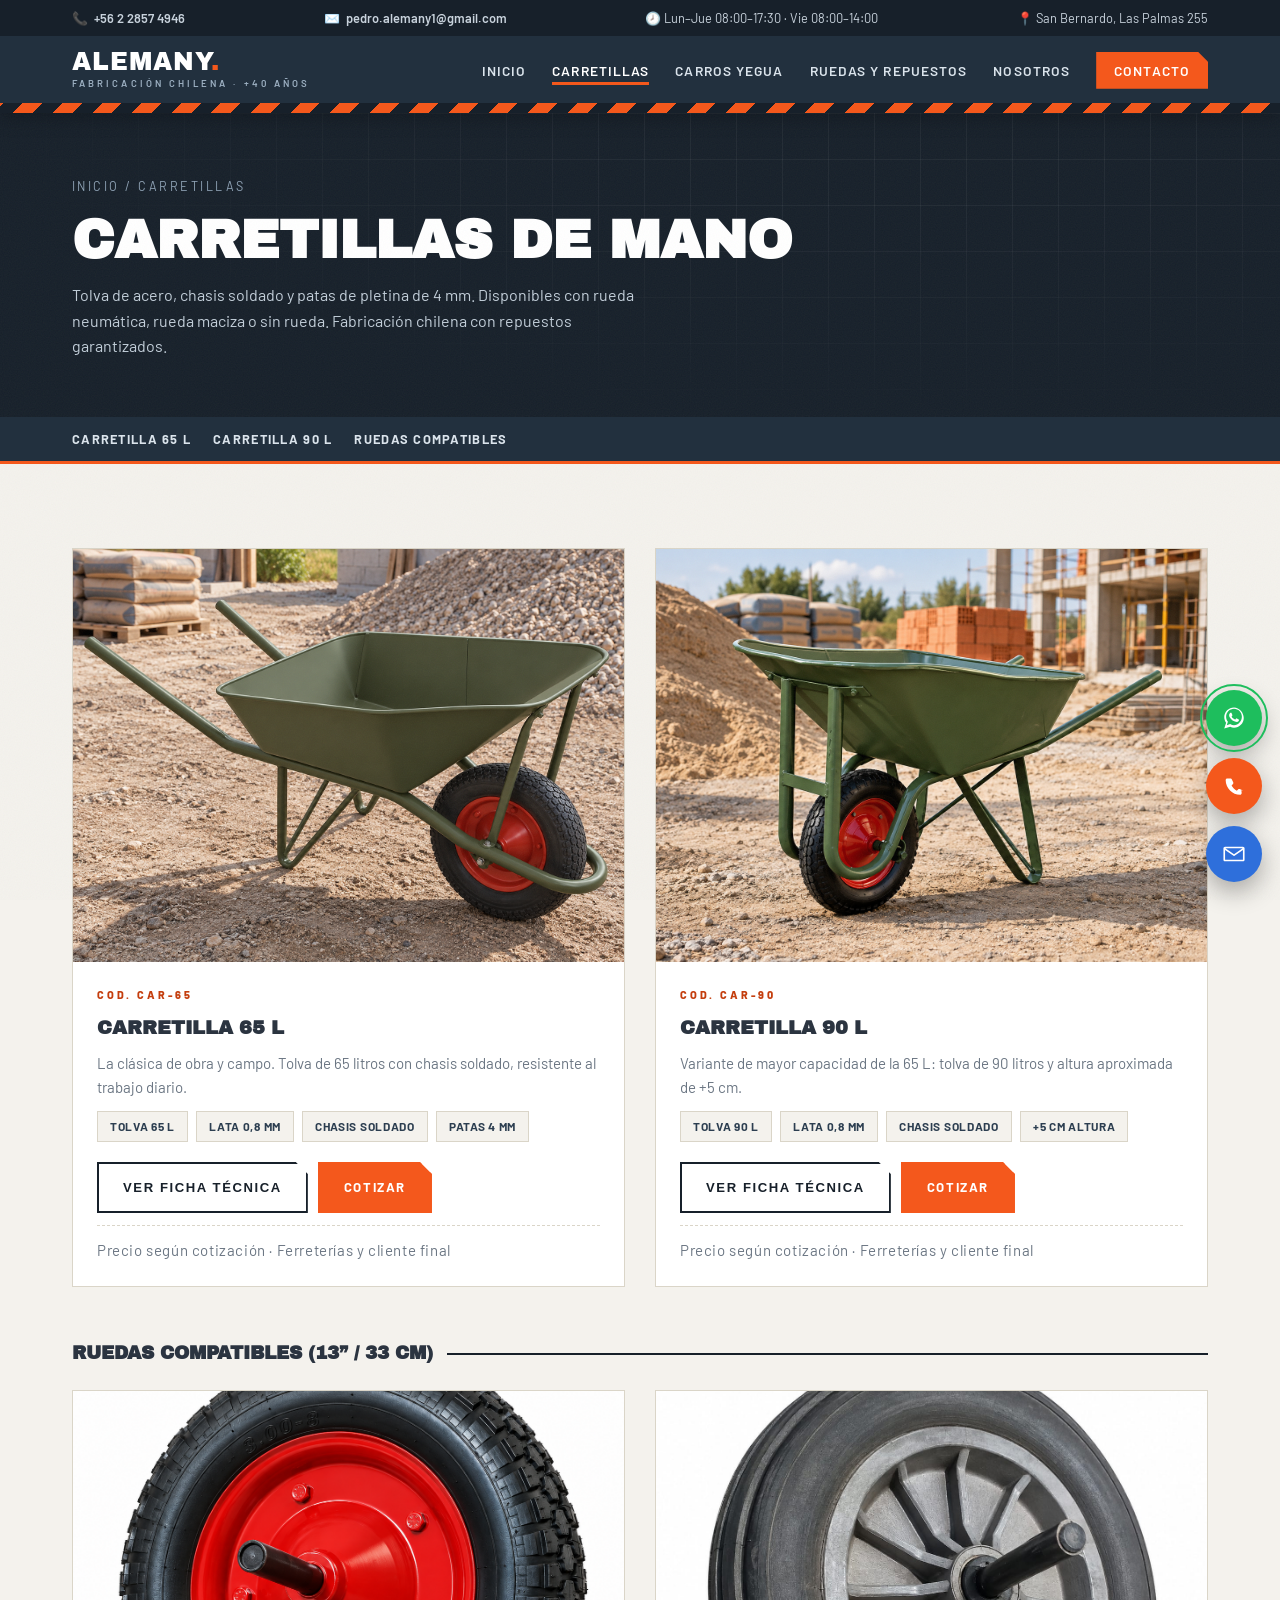
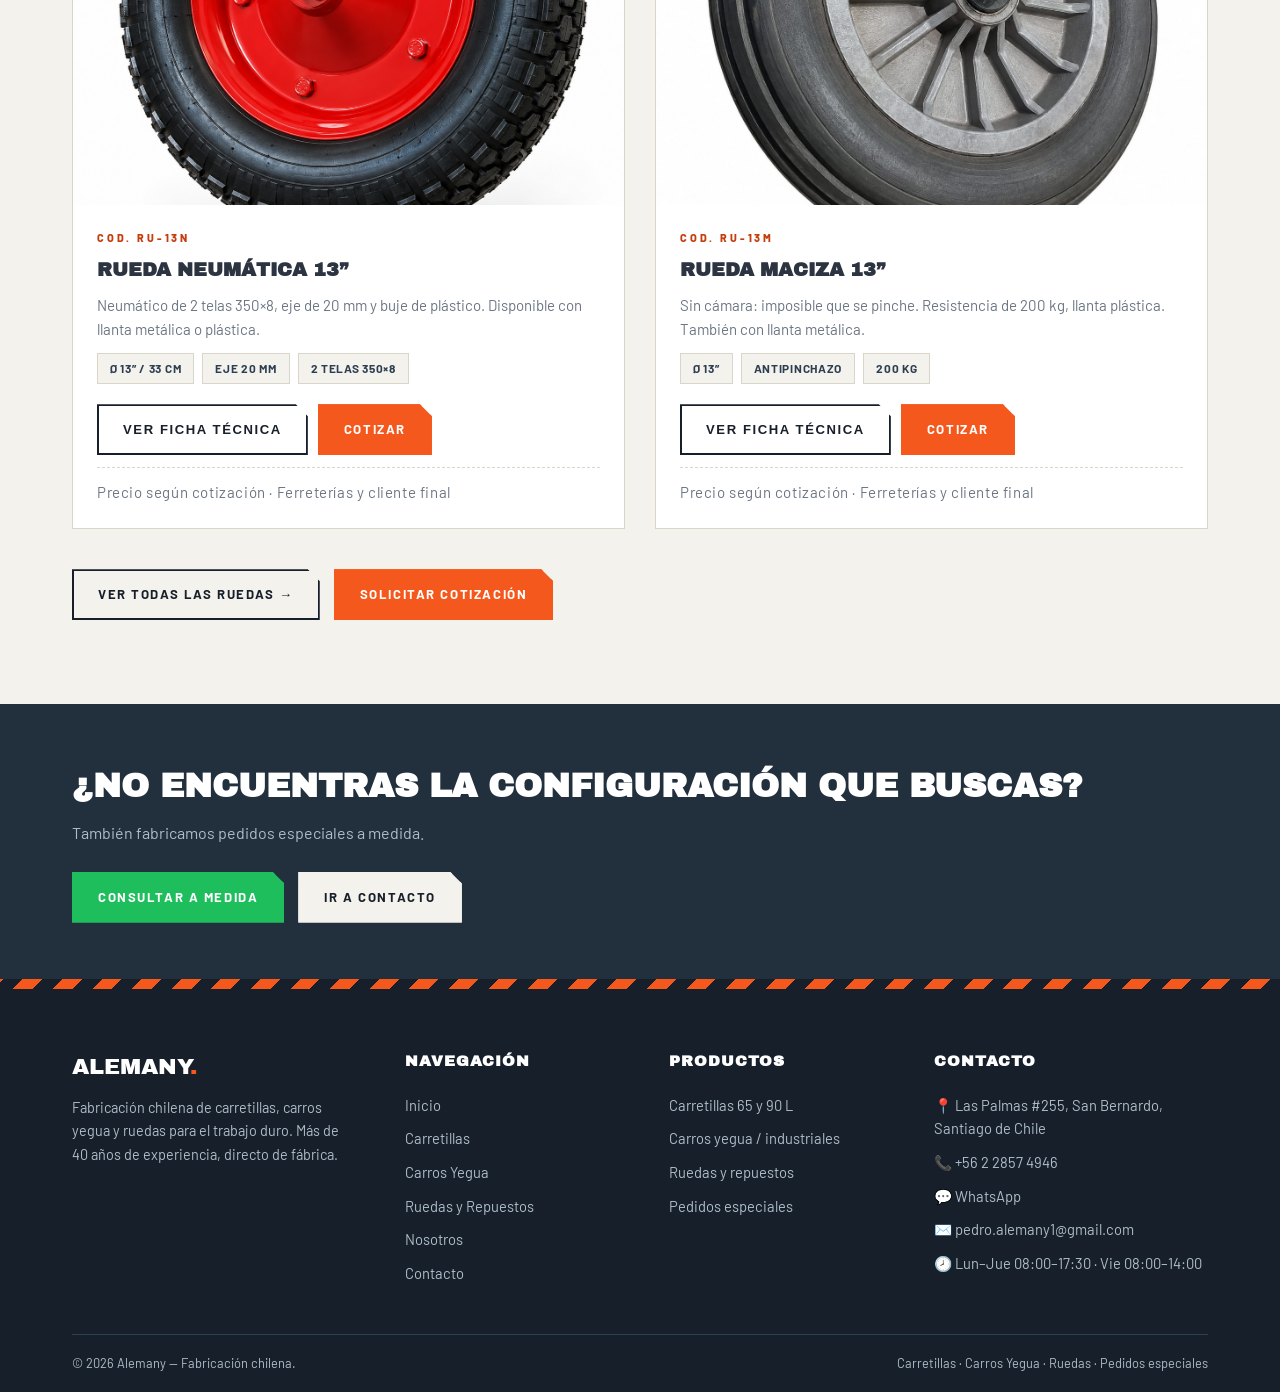
==== commit b8eb459f: "actualización pag web 11-11" ====
--- a/carretillas.html
+++ b/carretillas.html
@@ -30,7 +30,7 @@
     <div class="productos-grid" data-catalogo-grupo="principal">
 
       <article class="producto reveal" id="car-65">
-        <div class="producto-img"><img src="img/carretilla-65l.jpg" alt="Carretilla de 65 litros" onerror="this.onerror=null;this.src='https://via.placeholder.com/640x480/2C3E50/F4F2ED?text=Carretilla+65+L'"></div>
+        <div class="producto-img"><img src="img/carr65lgpt2.png" alt="Carretilla de 65 litros" onerror="this.onerror=null;this.src='https://via.placeholder.com/640x480/2C3E50/F4F2ED?text=Carretilla+65+L'"></div>
         <div class="producto-info">
           <span class="producto-codigo">COD. CAR-65</span>
           <h3>Carretilla 65 L</h3>
@@ -45,7 +45,7 @@
       </article>
 
       <article class="producto reveal ret-1" id="car-90">
-        <div class="producto-img"><img src="img/carretilla-90l.png" alt="Carretilla de 90 litros" onerror="this.onerror=null;this.src='https://via.placeholder.com/640x480/2C3E50/F4F2ED?text=Carretilla+90+L'"></div>
+        <div class="producto-img"><img src="img/carr90lgpt_fondo.png" alt="Carretilla de 90 litros" onerror="this.onerror=null;this.src='https://via.placeholder.com/640x480/2C3E50/F4F2ED?text=Carretilla+90+L'"></div>
         <div class="producto-info">
           <span class="producto-codigo">COD. CAR-90</span>
           <h3>Carretilla 90 L</h3>
@@ -65,7 +65,7 @@
     <div class="productos-grid" data-catalogo-grupo="relacionados">
 
       <article class="producto reveal">
-        <div class="producto-img"><img src="img/rueda-13-neumatica.jpg" alt="Rueda neumática 13 pulgadas para carretilla" onerror="this.onerror=null;this.src='https://via.placeholder.com/640x480/2C3E50/F4F2ED?text=Rueda+Neumatica+13'"></div>
+        <div class="producto-img"><img src="img/rueda350x8gpt.png" alt="Rueda neumática 13 pulgadas para carretilla" onerror="this.onerror=null;this.src='https://via.placeholder.com/640x480/2C3E50/F4F2ED?text=Rueda+Neumatica+13'"></div>
         <div class="producto-info">
           <span class="producto-codigo">COD. RU-13N</span>
           <h3>Rueda neumática 13”</h3>
@@ -80,7 +80,7 @@
       </article>
 
       <article class="producto reveal ret-1">
-        <div class="producto-img"><img src="img/rueda-13-maciza.jpg" alt="Rueda maciza 13 pulgadas para carretilla" onerror="this.onerror=null;this.src='https://via.placeholder.com/640x480/2C3E50/F4F2ED?text=Rueda+Maciza+13'"></div>
+        <div class="producto-img"><img src="img/rueda maciza_pastica.jpeg" alt="Rueda maciza 13 pulgadas para carretilla" onerror="this.onerror=null;this.src='https://via.placeholder.com/640x480/2C3E50/F4F2ED?text=Rueda+Maciza+13'"></div>
         <div class="producto-info">
           <span class="producto-codigo">COD. RU-13M</span>
           <h3>Rueda maciza 13”</h3>
